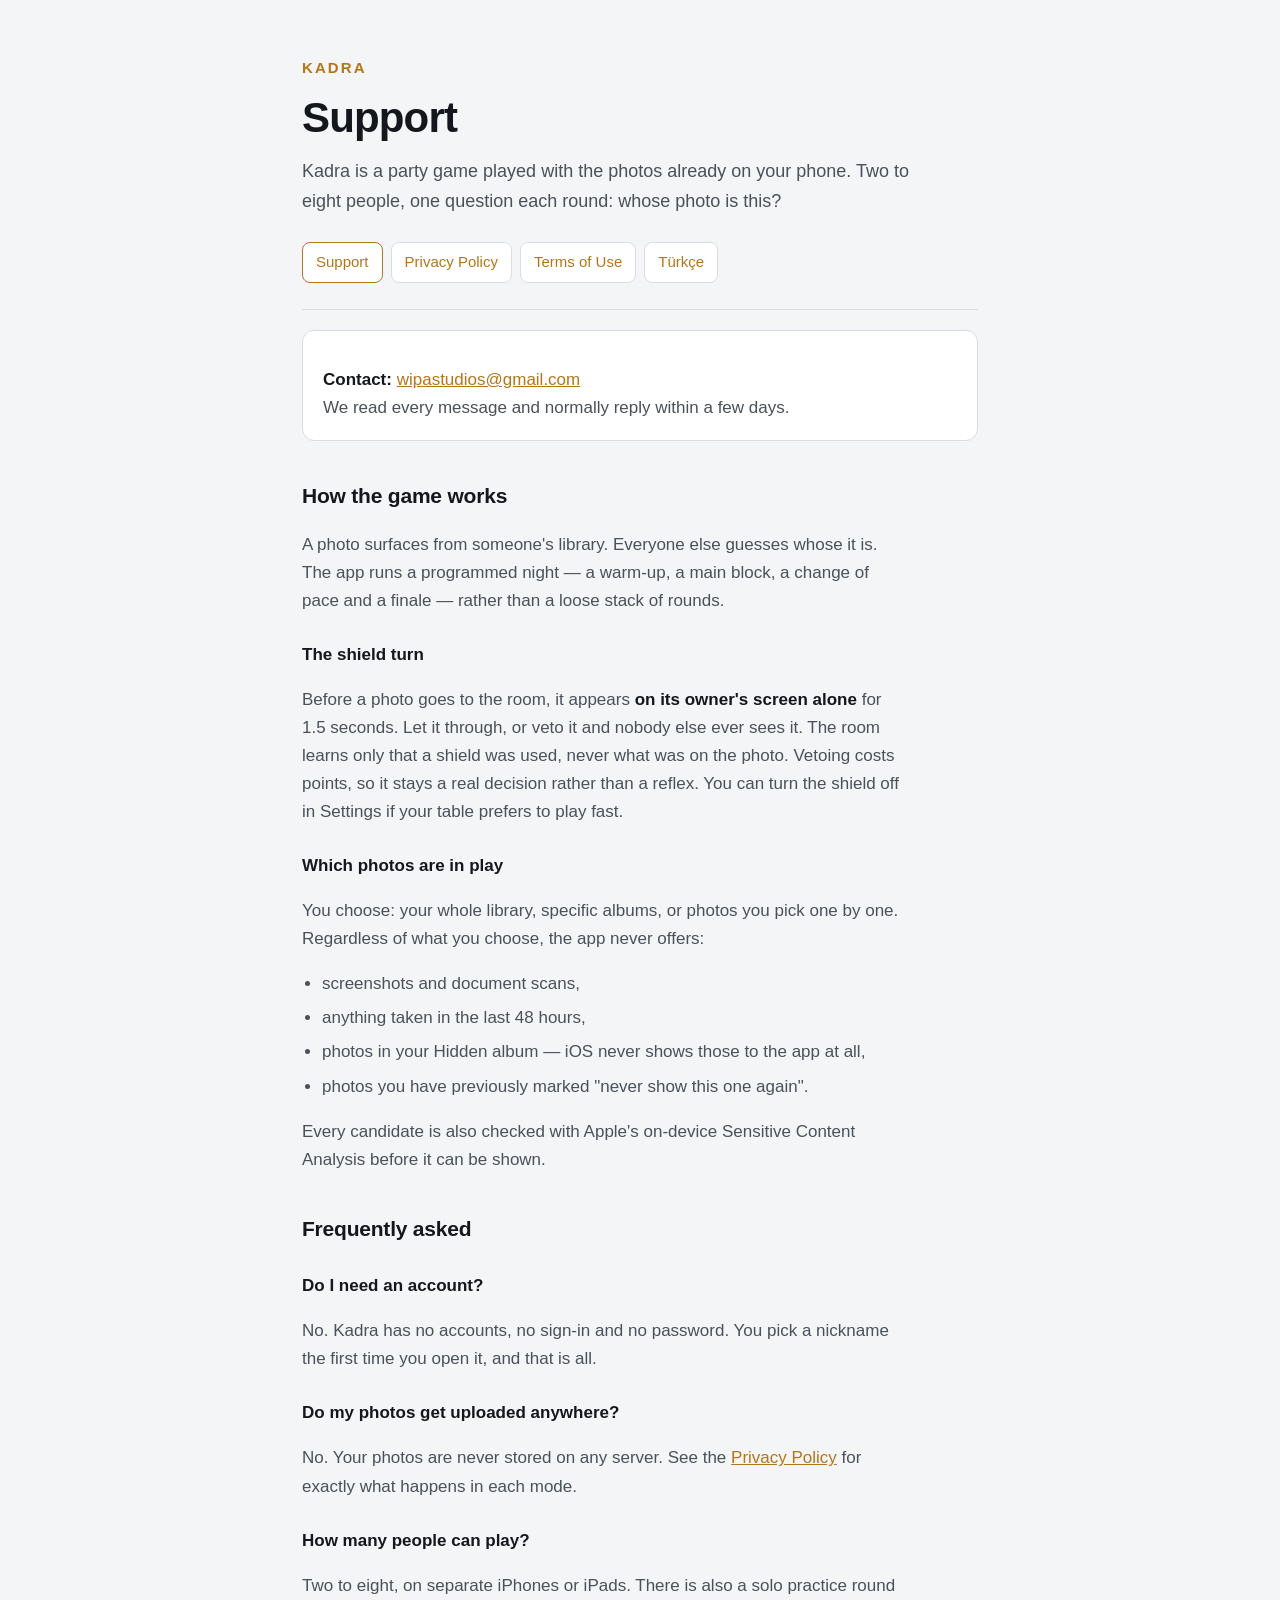
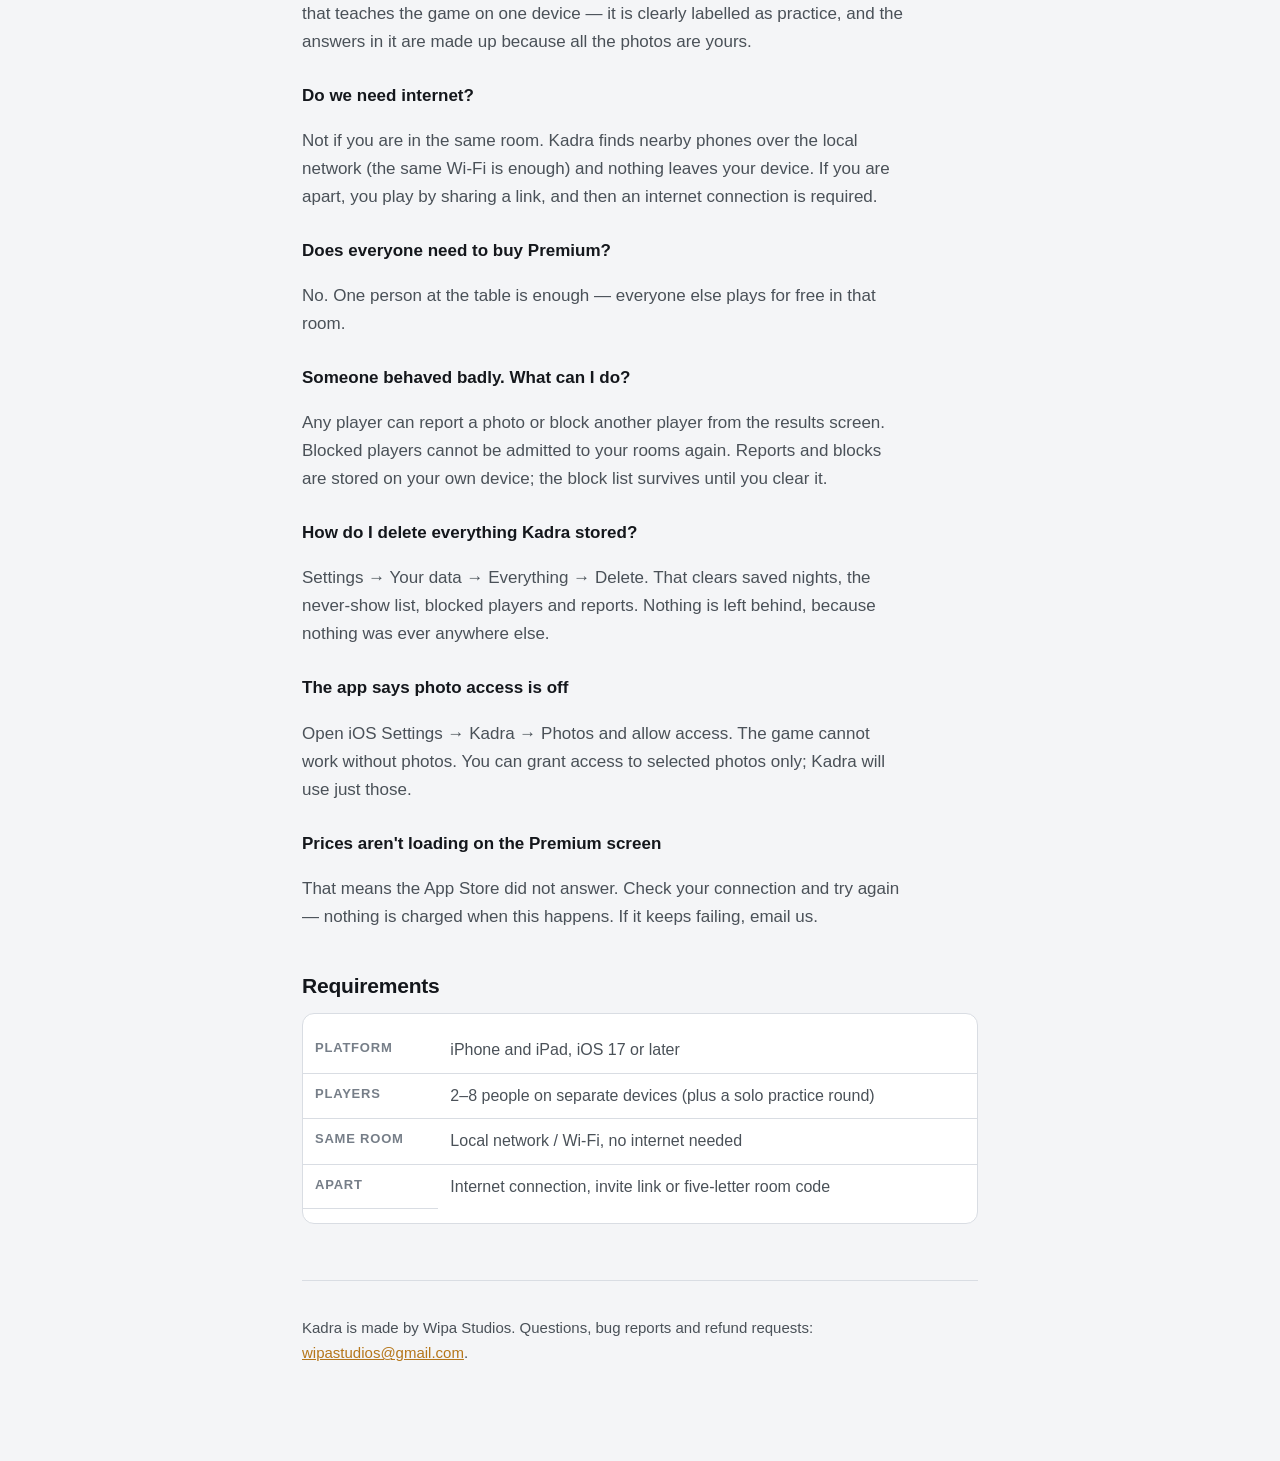
==== index.html @ f4aad81a "Kadra sitesi: destek, gizlilik, sartlar ve oda davetleri Icerik onurfeyyaz/kadra'dan kopyalandi (tas" ====
<!doctype html>
<html lang="en">
<head>
<meta charset="utf-8">
<meta name="viewport" content="width=device-width,initial-scale=1">
<title>Kadra — Support</title>
<meta name="description" content="Support and help for Kadra, the camera roll party game.">
<link rel="stylesheet" href="style.css">
</head>
<body>
<div class="wrap">
<header>
  <p class="brand">Kadra</p>
  <h1>Support</h1>
  <p class="lede">Kadra is a party game played with the photos already on your phone.
     Two to eight people, one question each round: whose photo is this?</p>
  <nav>
    <a href="./" aria-current="page">Support</a>
    <a href="privacy.html">Privacy Policy</a>
    <a href="terms.html">Terms of Use</a>
    <a href="tr/">Türkçe</a>
  </nav>
</header>

<div class="box">
  <p><strong>Contact:</strong> <a href="mailto:wipastudios@gmail.com">wipastudios@gmail.com</a><br>
     We read every message and normally reply within a few days.</p>
</div>

<h2>How the game works</h2>
<p>A photo surfaces from someone's library. Everyone else guesses whose it is.
   The app runs a programmed night — a warm-up, a main block, a change of pace and a
   finale — rather than a loose stack of rounds.</p>

<h3>The shield turn</h3>
<p>Before a photo goes to the room, it appears <strong>on its owner's screen alone</strong>
   for 1.5 seconds. Let it through, or veto it and nobody else ever sees it. The room learns
   only that a shield was used, never what was on the photo. Vetoing costs points, so it stays
   a real decision rather than a reflex. You can turn the shield off in Settings if your table
   prefers to play fast.</p>

<h3>Which photos are in play</h3>
<p>You choose: your whole library, specific albums, or photos you pick one by one.
   Regardless of what you choose, the app never offers:</p>
<ul>
  <li>screenshots and document scans,</li>
  <li>anything taken in the last 48 hours,</li>
  <li>photos in your Hidden album — iOS never shows those to the app at all,</li>
  <li>photos you have previously marked "never show this one again".</li>
</ul>
<p>Every candidate is also checked with Apple's on-device Sensitive Content Analysis before
   it can be shown.</p>

<h2>Frequently asked</h2>

<h3>Do I need an account?</h3>
<p>No. Kadra has no accounts, no sign-in and no password. You pick a nickname the first time
   you open it, and that is all.</p>

<h3>Do my photos get uploaded anywhere?</h3>
<p>No. Your photos are never stored on any server. See the
   <a href="privacy.html">Privacy Policy</a> for exactly what happens in each mode.</p>

<h3>How many people can play?</h3>
<p>Two to eight, on separate iPhones or iPads. There is also a solo practice round that
   teaches the game on one device — it is clearly labelled as practice, and the answers in it
   are made up because all the photos are yours.</p>

<h3>Do we need internet?</h3>
<p>Not if you are in the same room. Kadra finds nearby phones over the local network
   (the same Wi-Fi is enough) and nothing leaves your device. If you are apart, you play by
   sharing a link, and then an internet connection is required.</p>

<h3>Does everyone need to buy Premium?</h3>
<p>No. One person at the table is enough — everyone else plays for free in that room.</p>

<h3>Someone behaved badly. What can I do?</h3>
<p>Any player can report a photo or block another player from the results screen.
   Blocked players cannot be admitted to your rooms again. Reports and blocks are stored on
   your own device; the block list survives until you clear it.</p>

<h3>How do I delete everything Kadra stored?</h3>
<p>Settings → Your data → Everything → Delete. That clears saved nights, the never-show list,
   blocked players and reports. Nothing is left behind, because nothing was ever anywhere else.</p>

<h3>The app says photo access is off</h3>
<p>Open iOS Settings → Kadra → Photos and allow access. The game cannot work without photos.
   You can grant access to selected photos only; Kadra will use just those.</p>

<h3>Prices aren't loading on the Premium screen</h3>
<p>That means the App Store did not answer. Check your connection and try again — nothing is
   charged when this happens. If it keeps failing, email us.</p>

<h2>Requirements</h2>
<div class="tablewrap">
<table>
  <tr><th>Platform</th><td>iPhone and iPad, iOS 17 or later</td></tr>
  <tr><th>Players</th><td>2–8 people on separate devices (plus a solo practice round)</td></tr>
  <tr><th>Same room</th><td>Local network / Wi-Fi, no internet needed</td></tr>
  <tr><th>Apart</th><td>Internet connection, invite link or five-letter room code</td></tr>
</table>
</div>

<footer>
  <p>Kadra is made by Wipa Studios. Questions, bug reports and refund requests:
     <a href="mailto:wipastudios@gmail.com">wipastudios@gmail.com</a>.</p>
</footer>
</div>
</body>
</html>
---- style.css ----
:root{
  --ground:#F4F5F7; --panel:#FFFFFF; --ink:#14171C; --ink-2:#4A5158; --ink-3:#767E88;
  --rule:#D9DDE3; --accent:#B5761A;
}
@media (prefers-color-scheme: dark){:root{
  --ground:#0E1014; --panel:#171A20; --ink:#E9EBEF; --ink-2:#AEB5BF; --ink-3:#7C848F;
  --rule:#2A2F38; --accent:#E5AC4A;
}}
*{box-sizing:border-box}
body{margin:0;background:var(--ground);color:var(--ink);
  font:17px/1.65 -apple-system,BlinkMacSystemFont,"Segoe UI",Roboto,sans-serif;
  -webkit-font-smoothing:antialiased}
.wrap{max-width:720px;margin:0 auto;padding:0 22px 80px}
header{padding:56px 0 26px;border-bottom:1px solid var(--rule)}
.brand{font-size:15px;letter-spacing:.14em;text-transform:uppercase;color:var(--accent);
  margin:0 0 14px;font-weight:600}
h1{font-size:clamp(30px,6vw,42px);line-height:1.1;margin:0;letter-spacing:-.02em}
.lede{color:var(--ink-2);margin:16px 0 0;font-size:18px}
.updated{color:var(--ink-3);font-size:15px;margin:10px 0 0}
h2{font-size:21px;margin:38px 0 10px;letter-spacing:-.01em}
h3{font-size:17px;margin:26px 0 6px}
p,li{color:var(--ink-2);max-width:64ch}
strong{color:var(--ink)}
a{color:var(--accent)}
ul{padding-left:20px}
li{margin-bottom:6px}
nav{margin:26px 0 0;display:flex;flex-wrap:wrap;gap:8px}
nav a{display:inline-block;padding:7px 13px;border:1px solid var(--rule);border-radius:8px;
  background:var(--panel);text-decoration:none;font-size:15px}
nav a[aria-current]{border-color:var(--accent);color:var(--accent)}
.box{background:var(--panel);border:1px solid var(--rule);border-radius:12px;
  padding:18px 20px;margin:20px 0}
.box p:last-child{margin-bottom:0}
table{border-collapse:collapse;width:100%;font-size:16px;margin:14px 0}
th,td{text-align:left;padding:9px 12px;border-bottom:1px solid var(--rule);vertical-align:top;color:var(--ink-2)}
th{color:var(--ink-3);font-size:13px;text-transform:uppercase;letter-spacing:.06em;font-weight:600}
.tablewrap{overflow-x:auto;border:1px solid var(--rule);border-radius:12px;background:var(--panel)}
tr:last-child td{border-bottom:none}
footer{margin-top:56px;padding-top:20px;border-top:1px solid var(--rule);
  color:var(--ink-3);font-size:15px}
code{font-family:ui-monospace,Menlo,monospace;font-size:.88em;background:var(--rule);
  padding:1px 5px;border-radius:4px;color:var(--ink)}
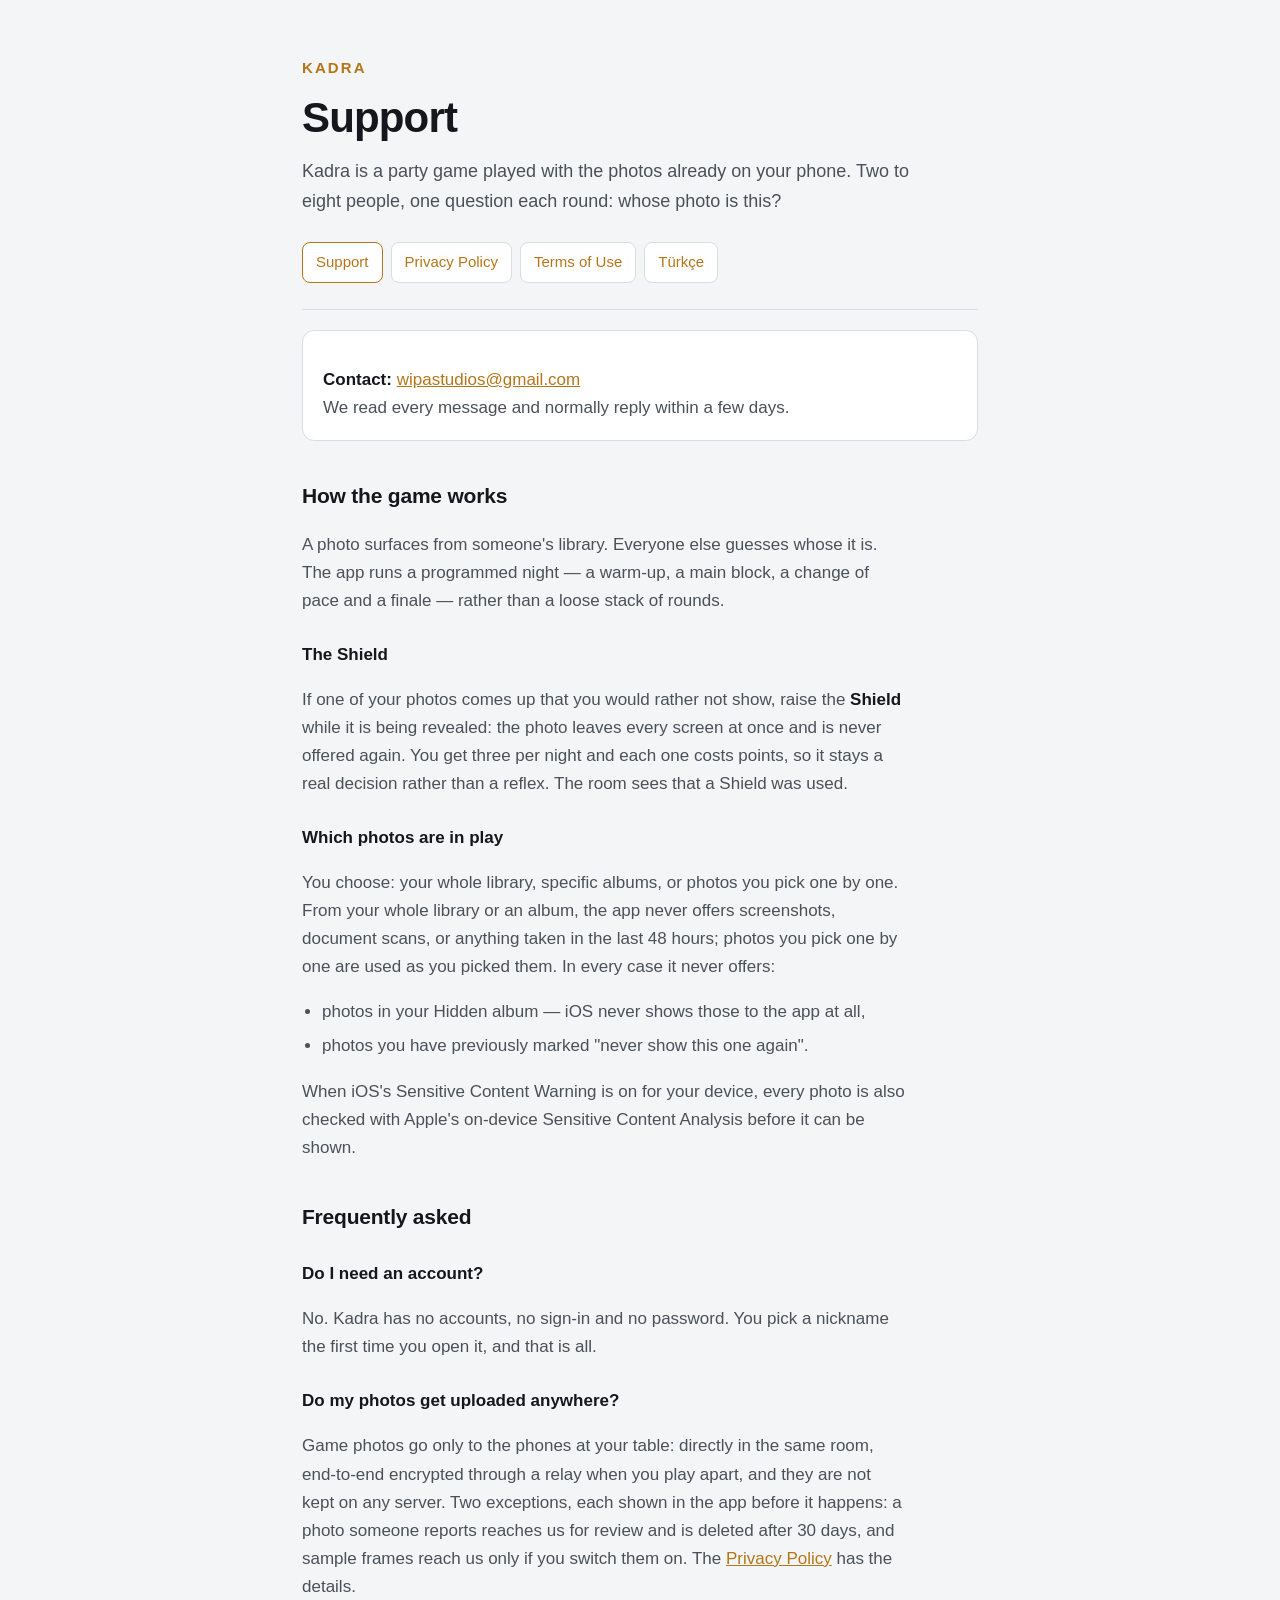
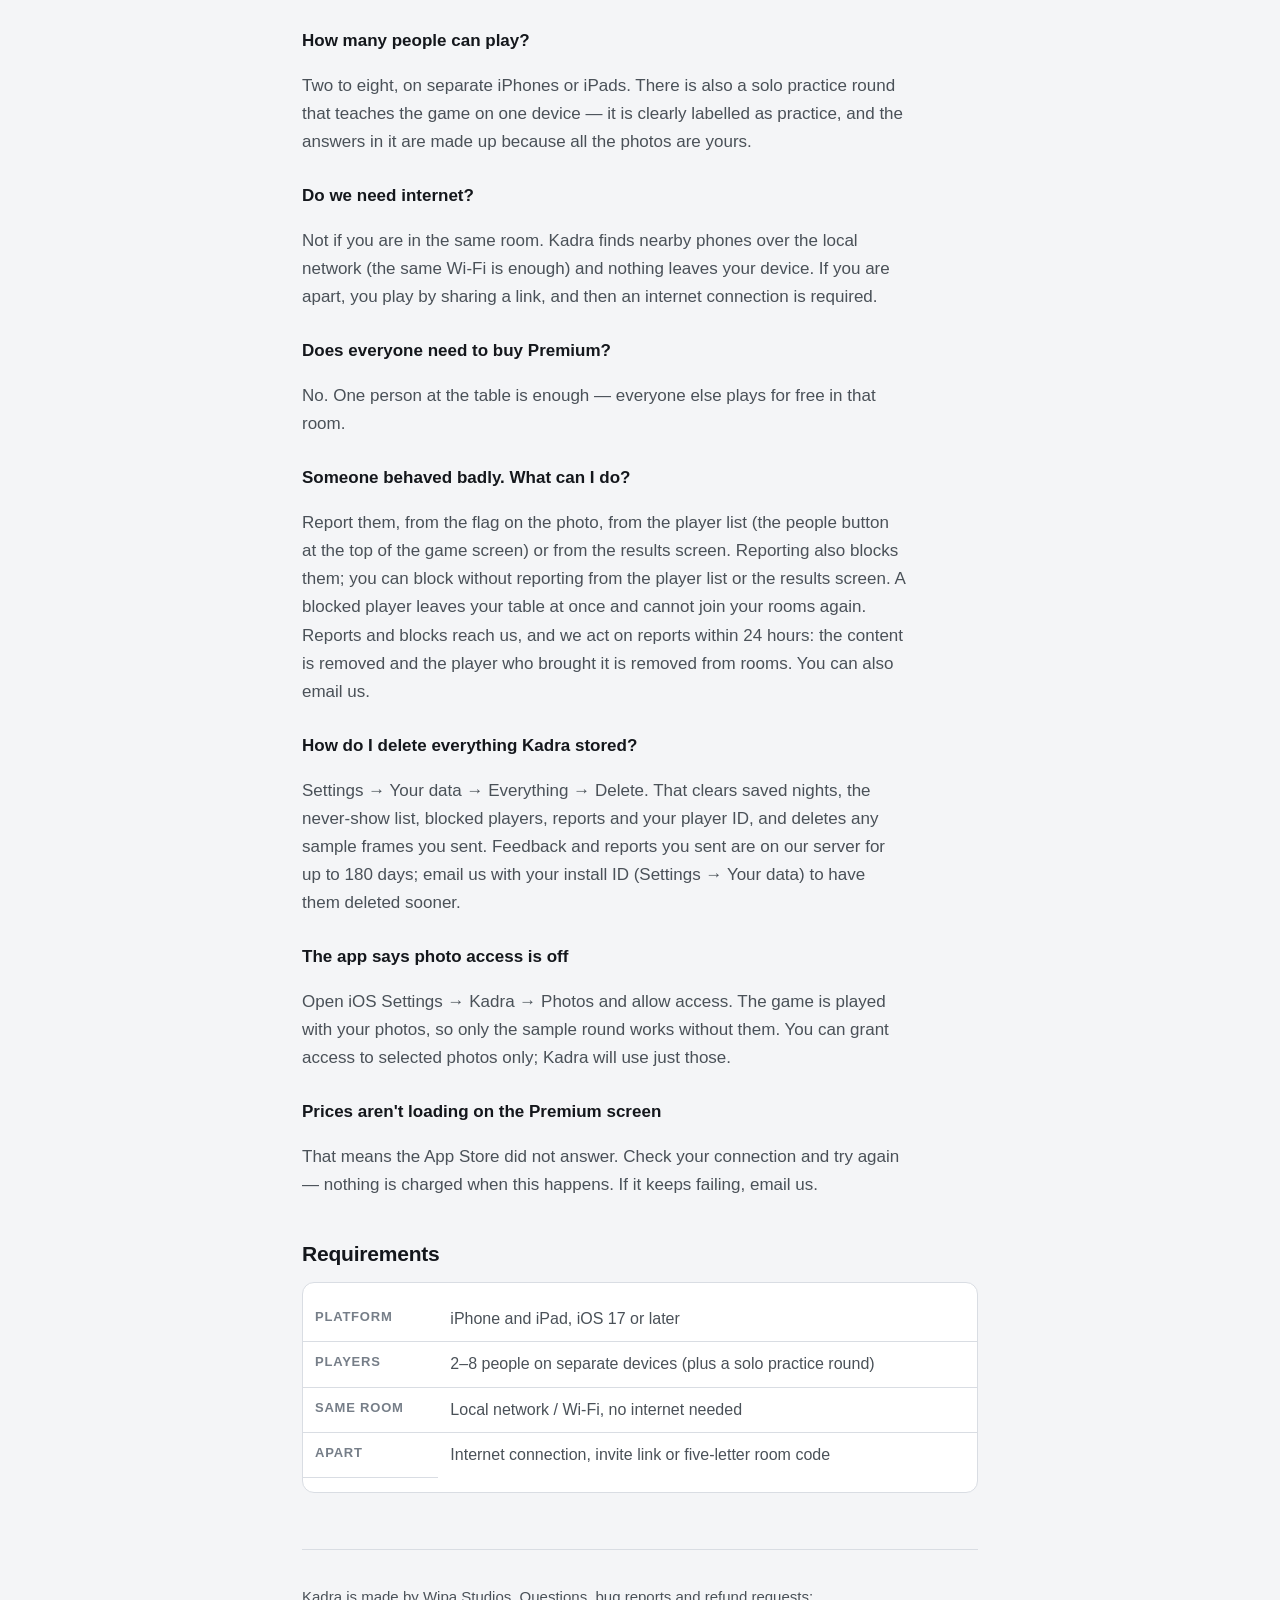
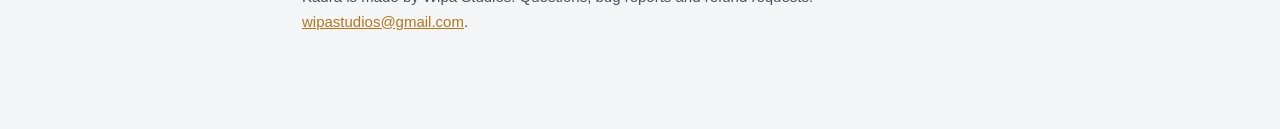
==== commit e85c9a6d: "Metinler koda esitlendi: engelleme bize ulasiyor, bildirilen odalardan cikiyor, saklama sureleri yaz" ====
--- a/index.html
+++ b/index.html
@@ -32,24 +32,23 @@
    The app runs a programmed night — a warm-up, a main block, a change of pace and a
    finale — rather than a loose stack of rounds.</p>
 
-<h3>The shield turn</h3>
-<p>Before a photo goes to the room, it appears <strong>on its owner's screen alone</strong>
-   for 1.5 seconds. Let it through, or veto it and nobody else ever sees it. The room learns
-   only that a shield was used, never what was on the photo. Vetoing costs points, so it stays
-   a real decision rather than a reflex. You can turn the shield off in Settings if your table
-   prefers to play fast.</p>
+<h3>The Shield</h3>
+<p>If one of your photos comes up that you would rather not show, raise the
+   <strong>Shield</strong> while it is being revealed: the photo leaves every screen at once and
+   is never offered again. You get three per night and each one costs points, so it stays a real
+   decision rather than a reflex. The room sees that a Shield was used.</p>
 
 <h3>Which photos are in play</h3>
 <p>You choose: your whole library, specific albums, or photos you pick one by one.
-   Regardless of what you choose, the app never offers:</p>
+   From your whole library or an album, the app never offers screenshots, document scans, or
+   anything taken in the last 48 hours; photos you pick one by one are used as you picked them.
+   In every case it never offers:</p>
 <ul>
-  <li>screenshots and document scans,</li>
-  <li>anything taken in the last 48 hours,</li>
   <li>photos in your Hidden album — iOS never shows those to the app at all,</li>
   <li>photos you have previously marked "never show this one again".</li>
 </ul>
-<p>Every candidate is also checked with Apple's on-device Sensitive Content Analysis before
-   it can be shown.</p>
+<p>When iOS's Sensitive Content Warning is on for your device, every photo is also checked with
+   Apple's on-device Sensitive Content Analysis before it can be shown.</p>
 
 <h2>Frequently asked</h2>
 
@@ -58,8 +57,11 @@
    you open it, and that is all.</p>
 
 <h3>Do my photos get uploaded anywhere?</h3>
-<p>No. Your photos are never stored on any server. See the
-   <a href="privacy.html">Privacy Policy</a> for exactly what happens in each mode.</p>
+<p>Game photos go only to the phones at your table: directly in the same room, end-to-end
+   encrypted through a relay when you play apart, and they are not kept on any server. Two
+   exceptions, each shown in the app before it happens: a photo someone reports reaches us for
+   review and is deleted after 30 days, and sample frames reach us only if you switch them on.
+   The <a href="privacy.html">Privacy Policy</a> has the details.</p>
 
 <h3>How many people can play?</h3>
 <p>Two to eight, on separate iPhones or iPads. There is also a solo practice round that
@@ -75,17 +77,23 @@
 <p>No. One person at the table is enough — everyone else plays for free in that room.</p>
 
 <h3>Someone behaved badly. What can I do?</h3>
-<p>Any player can report a photo or block another player from the results screen.
-   Blocked players cannot be admitted to your rooms again. Reports and blocks are stored on
-   your own device; the block list survives until you clear it.</p>
+<p>Report them, from the flag on the photo, from the player list (the people button at the top
+   of the game screen) or from the results screen. Reporting also blocks them; you can block
+   without reporting from the player list or the results screen. A blocked player leaves your
+   table at once and cannot join your rooms again. Reports and blocks reach us, and we act on
+   reports within 24 hours: the content is removed and the player who brought it is removed
+   from rooms. You can also email us.</p>
 
 <h3>How do I delete everything Kadra stored?</h3>
 <p>Settings → Your data → Everything → Delete. That clears saved nights, the never-show list,
-   blocked players and reports. Nothing is left behind, because nothing was ever anywhere else.</p>
+   blocked players, reports and your player ID, and deletes any sample frames you sent. Feedback
+   and reports you sent are on our server for up to 180 days; email us with your install ID
+   (Settings → Your data) to have them deleted sooner.</p>
 
 <h3>The app says photo access is off</h3>
-<p>Open iOS Settings → Kadra → Photos and allow access. The game cannot work without photos.
-   You can grant access to selected photos only; Kadra will use just those.</p>
+<p>Open iOS Settings → Kadra → Photos and allow access. The game is played with your photos, so
+   only the sample round works without them. You can grant access to selected photos only;
+   Kadra will use just those.</p>
 
 <h3>Prices aren't loading on the Premium screen</h3>
 <p>That means the App Store did not answer. Check your connection and try again — nothing is
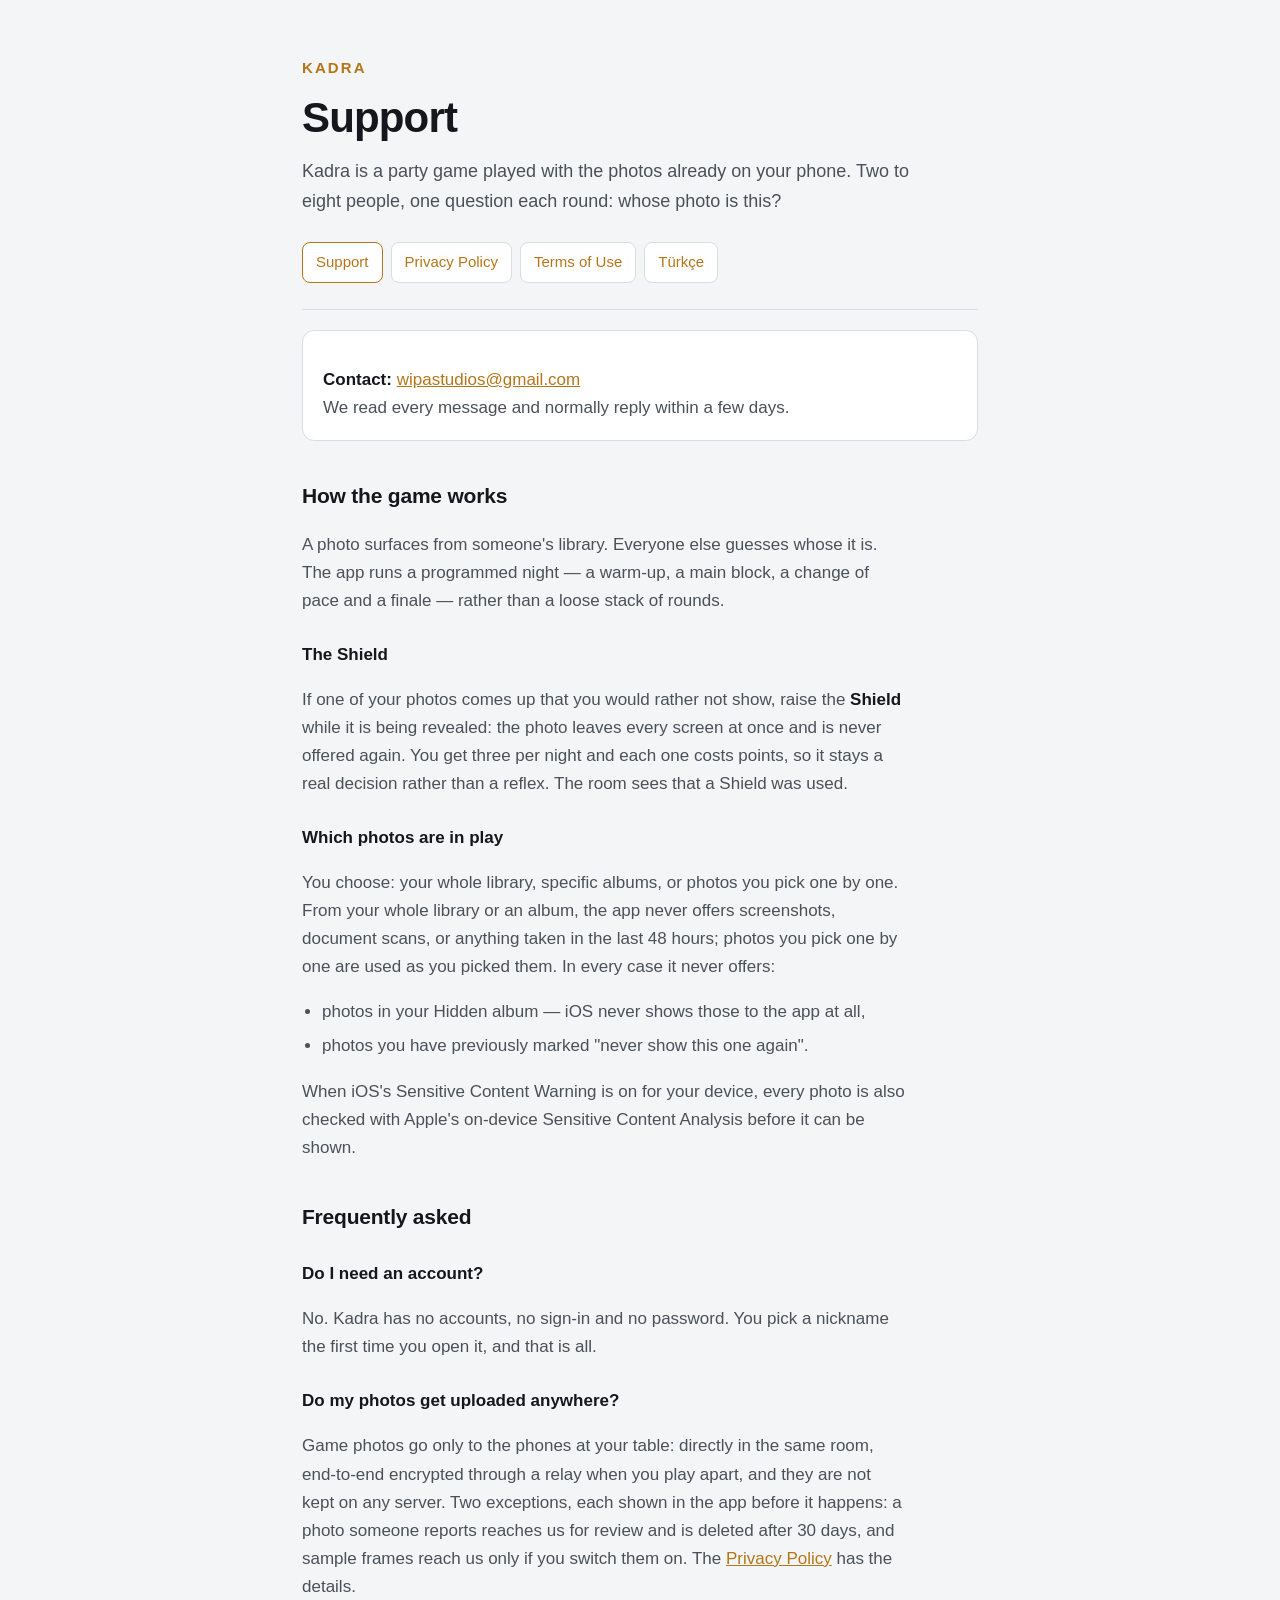
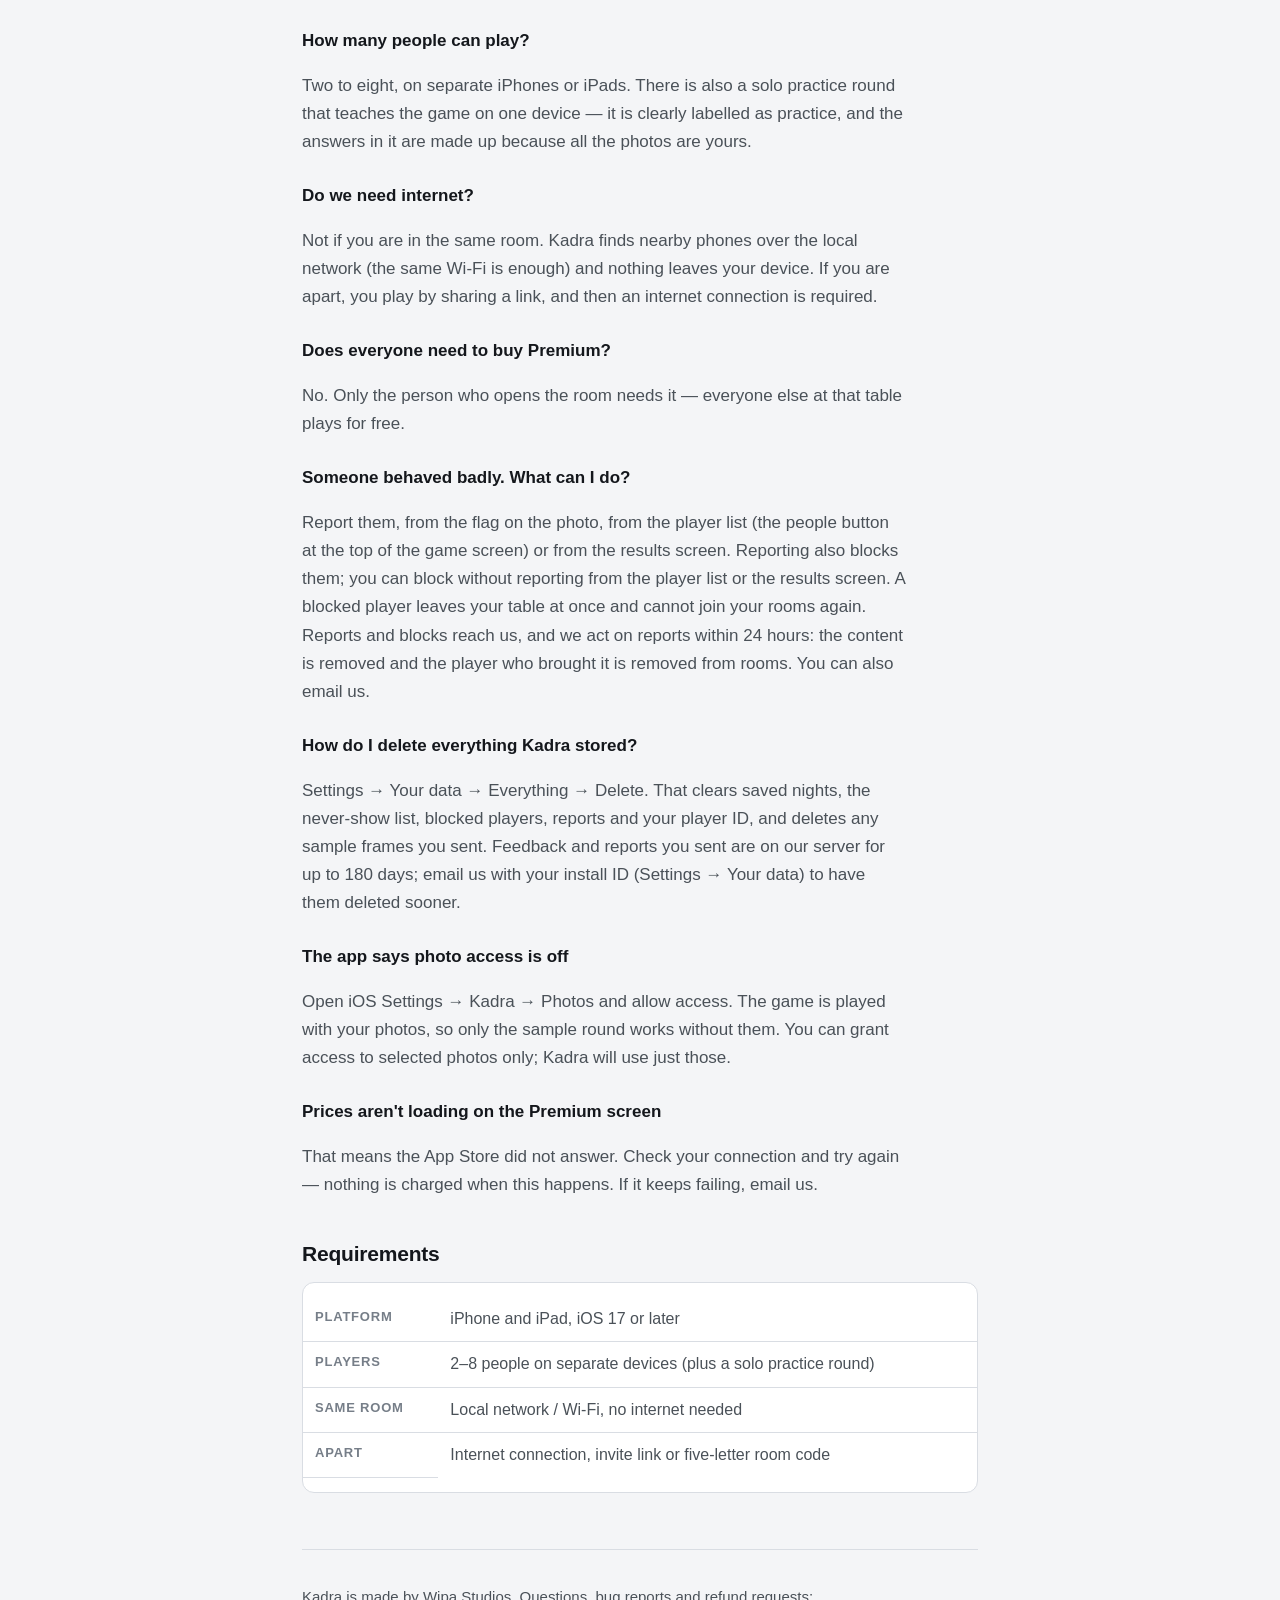
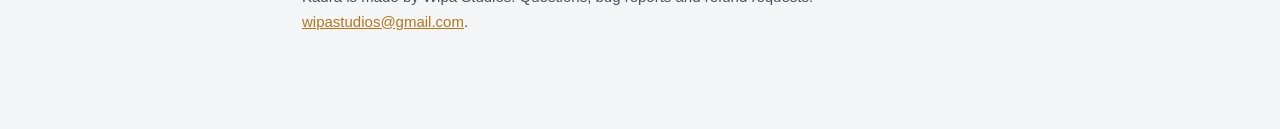
==== commit 8a88623e: "Premium: odayi kuran kisinin almasi yeter" ====
--- a/index.html
+++ b/index.html
@@ -74,7 +74,7 @@
    sharing a link, and then an internet connection is required.</p>
 
 <h3>Does everyone need to buy Premium?</h3>
-<p>No. One person at the table is enough — everyone else plays for free in that room.</p>
+<p>No. Only the person who opens the room needs it — everyone else at that table plays for free.</p>
 
 <h3>Someone behaved badly. What can I do?</h3>
 <p>Report them, from the flag on the photo, from the player list (the people button at the top
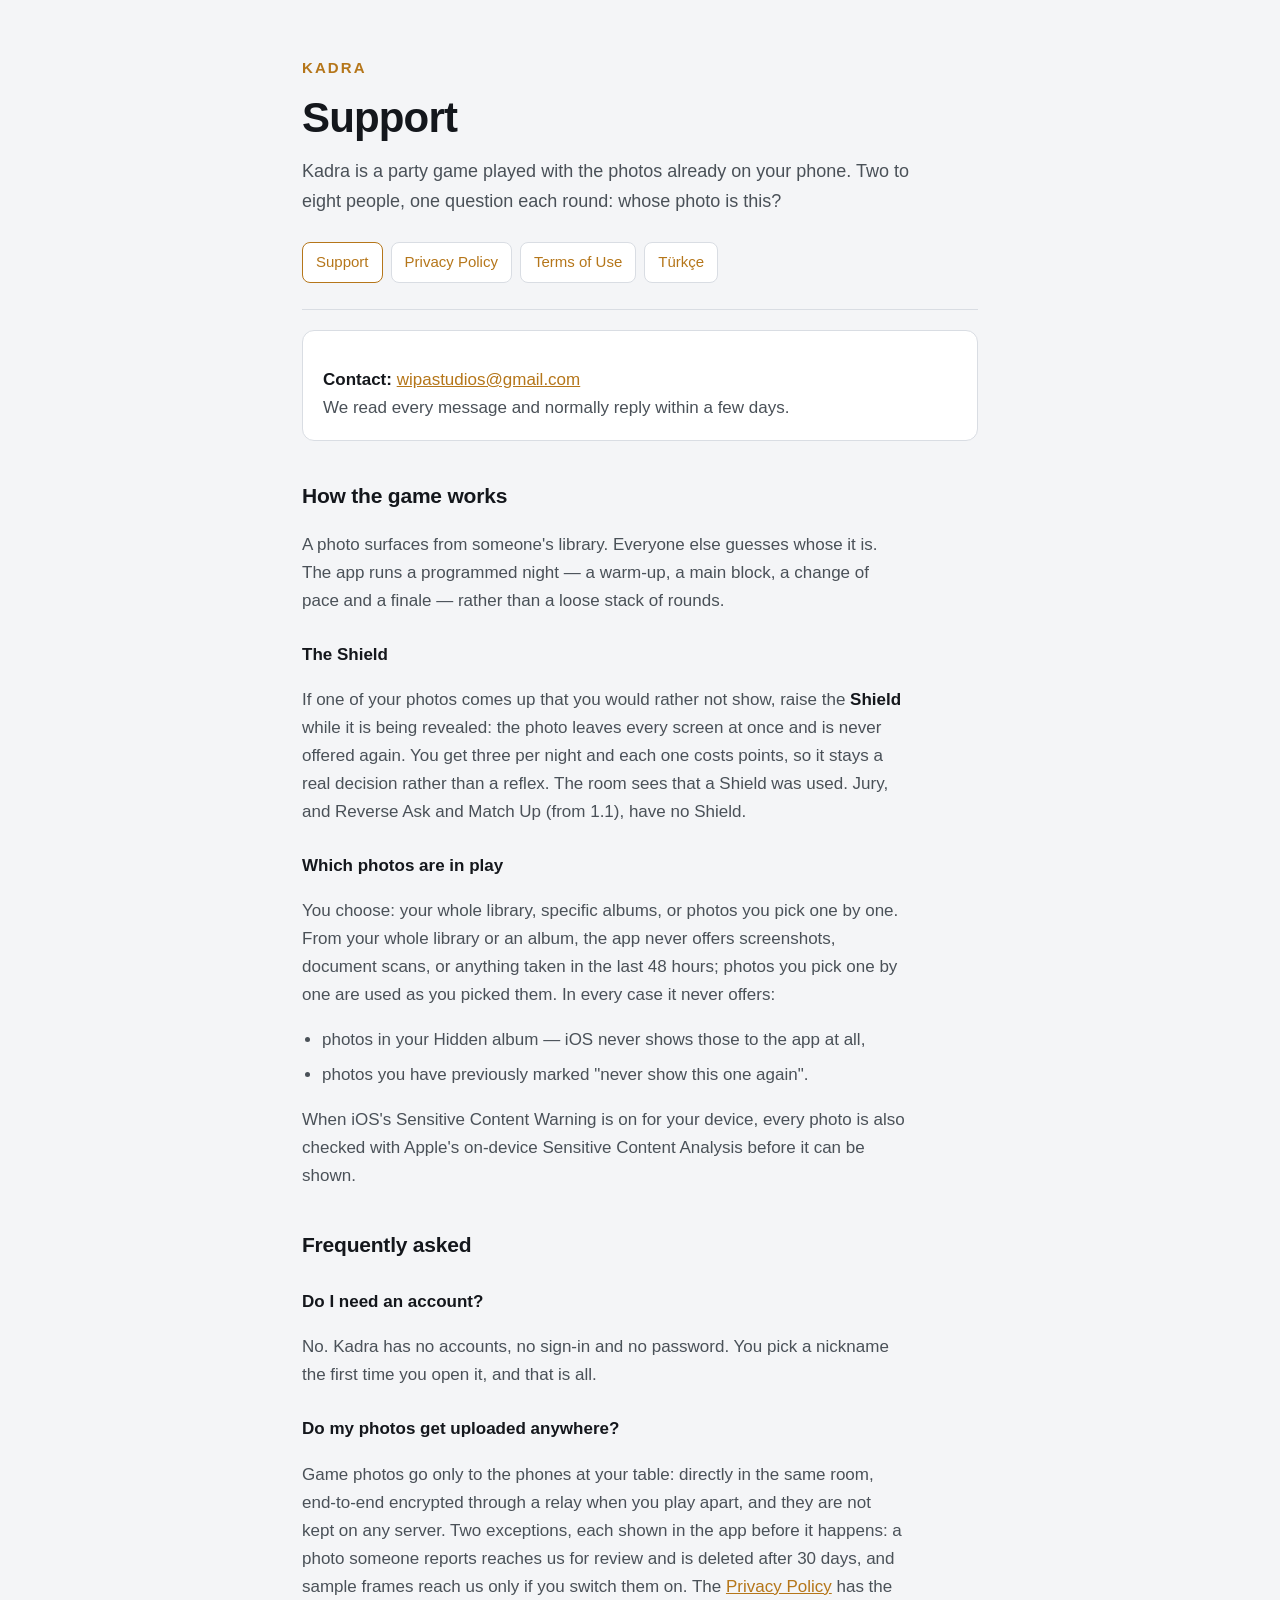
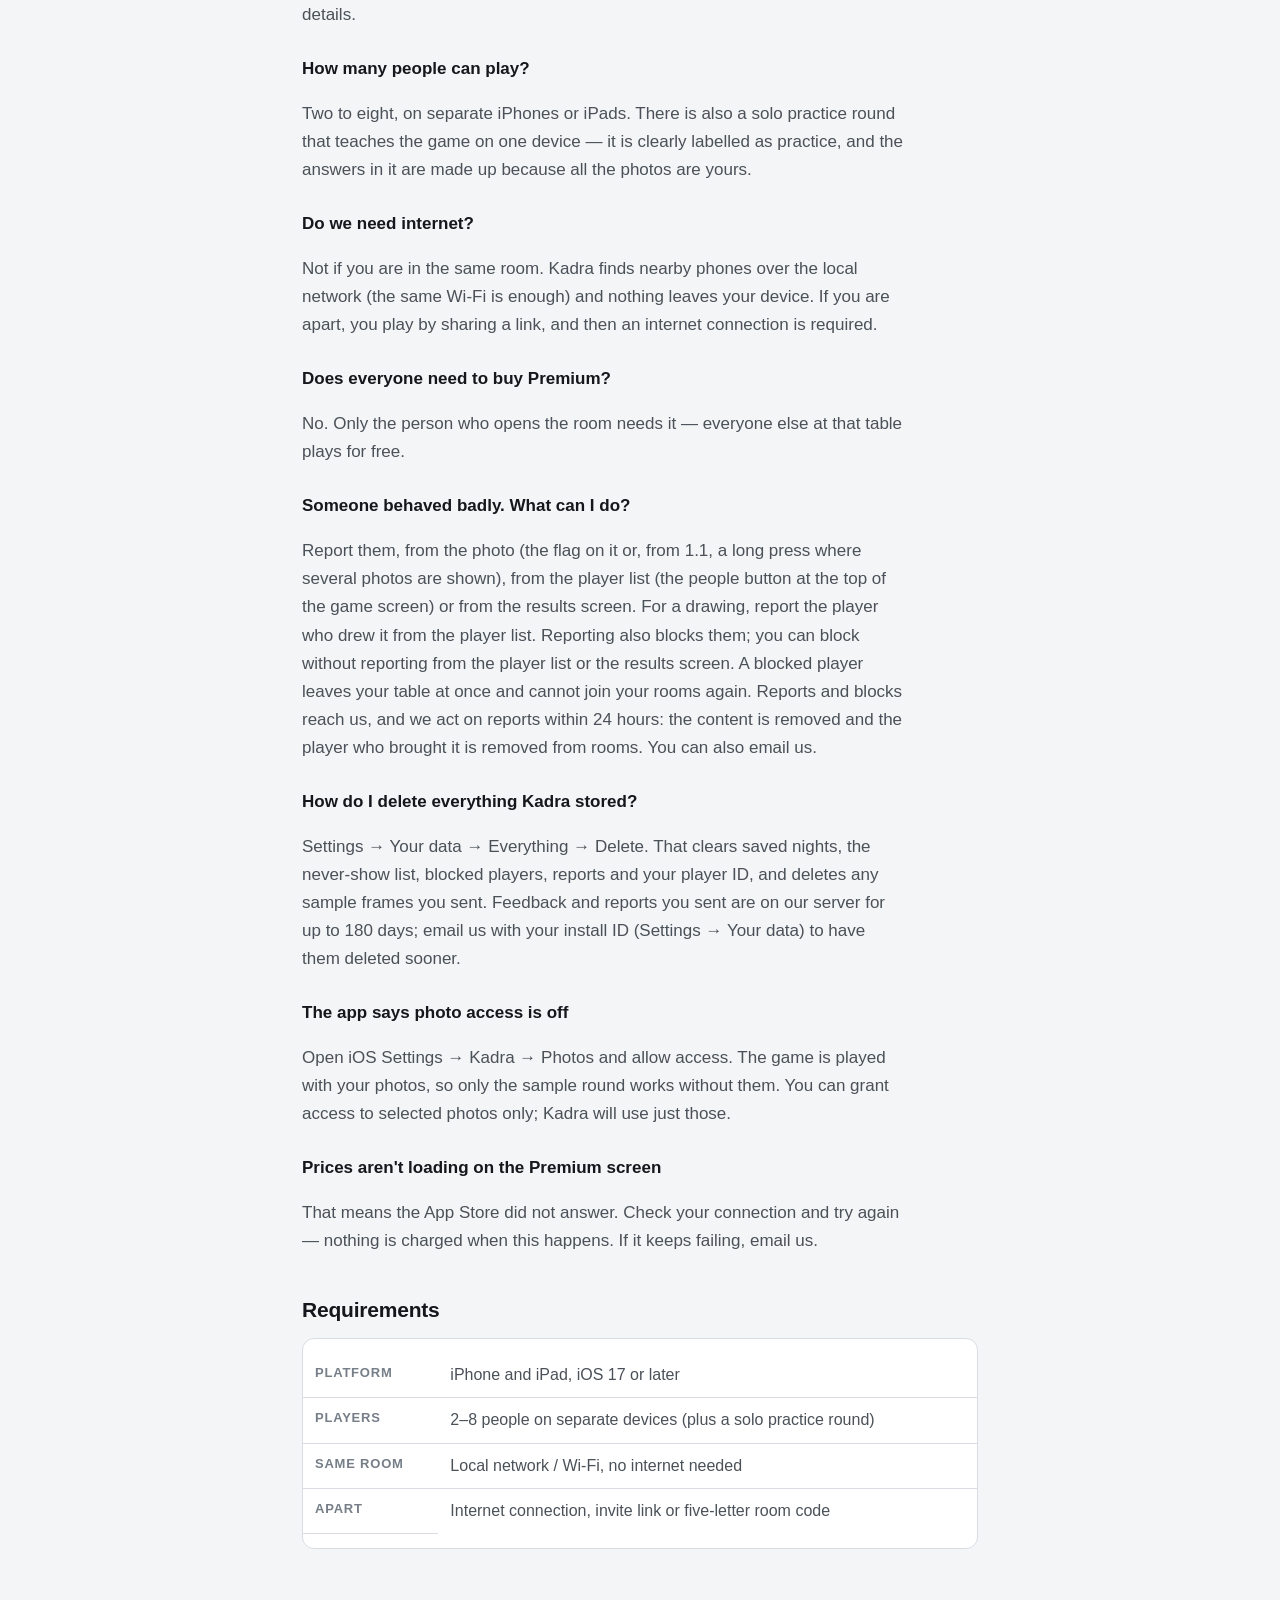
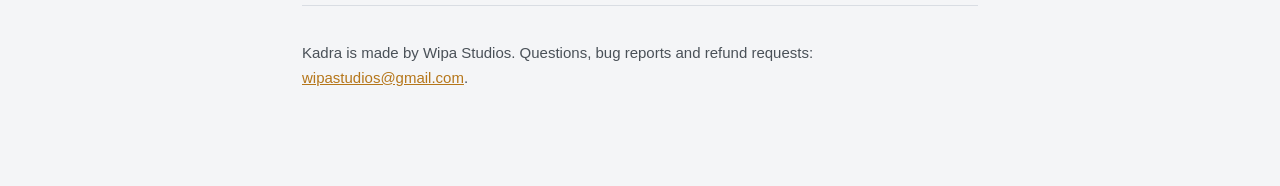
==== commit 7910d63c: "Cekim tarihi duzeltildi; Kalkan olmayan modlar ve 1.1 modlari - Gizlilik: elin ana karesiyle tarih v" ====
--- a/index.html
+++ b/index.html
@@ -36,7 +36,8 @@
 <p>If one of your photos comes up that you would rather not show, raise the
    <strong>Shield</strong> while it is being revealed: the photo leaves every screen at once and
    is never offered again. You get three per night and each one costs points, so it stays a real
-   decision rather than a reflex. The room sees that a Shield was used.</p>
+   decision rather than a reflex. The room sees that a Shield was used. Jury, and Reverse Ask and
+   Match Up (from 1.1), have no Shield.</p>
 
 <h3>Which photos are in play</h3>
 <p>You choose: your whole library, specific albums, or photos you pick one by one.
@@ -77,8 +78,10 @@
 <p>No. Only the person who opens the room needs it — everyone else at that table plays for free.</p>
 
 <h3>Someone behaved badly. What can I do?</h3>
-<p>Report them, from the flag on the photo, from the player list (the people button at the top
-   of the game screen) or from the results screen. Reporting also blocks them; you can block
+<p>Report them, from the photo (the flag on it or, from 1.1, a long press where several photos are
+   shown),
+   from the player list (the people button at the top of the game screen) or from the results
+   screen. For a drawing, report the player who drew it from the player list. Reporting also blocks them; you can block
    without reporting from the player list or the results screen. A blocked player leaves your
    table at once and cannot join your rooms again. Reports and blocks reach us, and we act on
    reports within 24 hours: the content is removed and the player who brought it is removed
